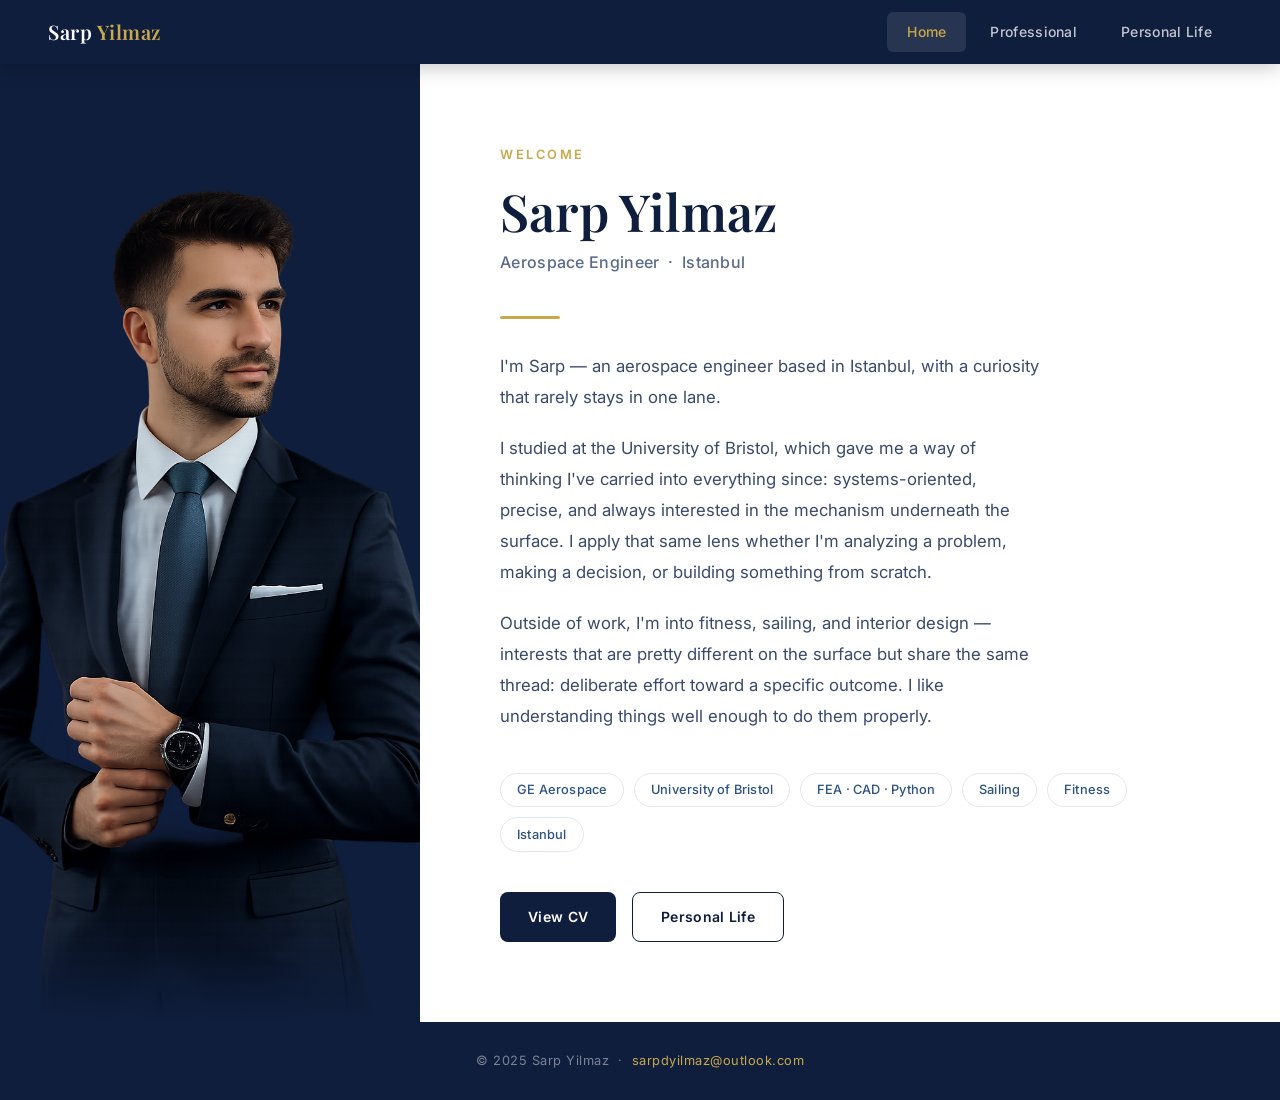
==== index.html @ b27c80d8 "Initial site — home, CV, and personal life pages Three-page personal website with navy/gold design, " ====
<!DOCTYPE html>
<html lang="en">
<head>
  <meta charset="UTF-8" />
  <meta name="viewport" content="width=device-width, initial-scale=1.0" />
  <title>Sarp Yilmaz</title>
  <link rel="stylesheet" href="css/style.css" />
</head>
<body>

  <nav>
    <a class="nav-logo" href="index.html">Sarp <span>Yilmaz</span></a>
    <ul class="nav-links">
      <li><a href="index.html" class="active">Home</a></li>
      <li><a href="professional.html">Professional</a></li>
      <li><a href="personal.html">Personal Life</a></li>
    </ul>
  </nav>

  <main class="page">
    <section class="home-hero">

      <div class="home-photo-col">
        <img src="assets/photo.png" alt="Sarp Yilmaz" />
        <div class="photo-overlay"></div>
      </div>

      <div class="home-content-col">
        <p class="home-greeting">Welcome</p>
        <h1 class="home-name">Sarp Yilmaz</h1>
        <p class="home-title">Aerospace Engineer &nbsp;·&nbsp; Istanbul</p>
        <div class="divider"></div>

        <div class="home-about">
          <p>I'm Sarp — an aerospace engineer based in Istanbul, with a curiosity that rarely stays in one lane.</p>
          <p>I studied at the University of Bristol, which gave me a way of thinking I've carried into everything since: systems-oriented, precise, and always interested in the mechanism underneath the surface. I apply that same lens whether I'm analyzing a problem, making a decision, or building something from scratch.</p>
          <p>Outside of work, I'm into fitness, sailing, and interior design — interests that are pretty different on the surface but share the same thread: deliberate effort toward a specific outcome. I like understanding things well enough to do them properly.</p>
        </div>

        <div class="home-tags">
          <span class="tag">GE Aerospace</span>
          <span class="tag">University of Bristol</span>
          <span class="tag">FEA · CAD · Python</span>
          <span class="tag">Sailing</span>
          <span class="tag">Fitness</span>
          <span class="tag">Istanbul</span>
        </div>

        <div class="home-cta">
          <a href="professional.html" class="btn btn-primary">View CV</a>
          <a href="personal.html" class="btn btn-outline">Personal Life</a>
        </div>
      </div>

    </section>
  </main>

  <footer>
    &copy; 2025 Sarp Yilmaz &nbsp;·&nbsp; <a href="mailto:sarpdyilmaz@outlook.com">sarpdyilmaz@outlook.com</a>
  </footer>

</body>
</html>
---- css/style.css ----
@import url('https://fonts.googleapis.com/css2?family=Inter:wght@300;400;500;600;700&family=Playfair+Display:wght@400;600&display=swap');

*, *::before, *::after { box-sizing: border-box; margin: 0; padding: 0; }

:root {
  --navy: #0f1e3d;
  --navy-light: #1a3260;
  --accent: #2c5282;
  --gold: #c9a84c;
  --text: #1a1a2e;
  --text-muted: #5a6a8a;
  --bg: #f8f9fc;
  --white: #ffffff;
  --border: #e2e8f0;
  --card: #ffffff;
}

html { scroll-behavior: smooth; }

body {
  font-family: 'Inter', sans-serif;
  background: var(--bg);
  color: var(--text);
  line-height: 1.7;
  min-height: 100vh;
}

/* ── NAV ── */
nav {
  position: fixed;
  top: 0;
  left: 0;
  right: 0;
  z-index: 100;
  background: var(--navy);
  display: flex;
  align-items: center;
  justify-content: space-between;
  padding: 0 3rem;
  height: 64px;
  box-shadow: 0 2px 20px rgba(0,0,0,0.25);
}

.nav-logo {
  font-family: 'Playfair Display', serif;
  font-size: 1.25rem;
  font-weight: 600;
  color: var(--white);
  text-decoration: none;
  letter-spacing: 0.5px;
}

.nav-logo span { color: var(--gold); }

.nav-links {
  display: flex;
  gap: 0.25rem;
  list-style: none;
}

.nav-links a {
  display: block;
  padding: 0.5rem 1.25rem;
  color: rgba(255,255,255,0.75);
  text-decoration: none;
  font-size: 0.875rem;
  font-weight: 500;
  letter-spacing: 0.3px;
  border-radius: 6px;
  transition: all 0.2s;
}

.nav-links a:hover,
.nav-links a.active {
  color: var(--white);
  background: rgba(255,255,255,0.1);
}

.nav-links a.active {
  color: var(--gold);
}

/* ── PAGE WRAPPER ── */
.page {
  padding-top: 64px;
  min-height: 100vh;
}

/* ── HOME ── */
.home-hero {
  display: grid;
  grid-template-columns: 420px 1fr;
  min-height: calc(100vh - 64px);
  align-items: stretch;
}

.home-photo-col {
  position: relative;
  background: var(--navy);
  display: flex;
  align-items: flex-end;
  justify-content: center;
  overflow: hidden;
}

.home-photo-col img {
  width: 100%;
  height: 100%;
  object-fit: cover;
  object-position: top center;
  display: block;
}

.home-photo-col .photo-overlay {
  position: absolute;
  bottom: 0;
  left: 0;
  right: 0;
  height: 120px;
  background: linear-gradient(to top, var(--navy), transparent);
}

.home-content-col {
  display: flex;
  flex-direction: column;
  justify-content: center;
  padding: 5rem 5rem 5rem 5rem;
  background: var(--white);
}

.home-greeting {
  font-size: 0.8rem;
  font-weight: 600;
  letter-spacing: 2.5px;
  text-transform: uppercase;
  color: var(--gold);
  margin-bottom: 1rem;
}

.home-name {
  font-family: 'Playfair Display', serif;
  font-size: clamp(2.5rem, 4vw, 3.5rem);
  font-weight: 600;
  color: var(--navy);
  line-height: 1.15;
  margin-bottom: 0.5rem;
}

.home-title {
  font-size: 1rem;
  font-weight: 500;
  color: var(--text-muted);
  margin-bottom: 2.5rem;
  letter-spacing: 0.3px;
}

.divider {
  width: 60px;
  height: 3px;
  background: var(--gold);
  border-radius: 2px;
  margin-bottom: 2rem;
}

.home-about {
  font-size: 1.05rem;
  color: #3a4a6a;
  line-height: 1.85;
  max-width: 540px;
}

.home-about p + p { margin-top: 1.25rem; }

.home-tags {
  display: flex;
  flex-wrap: wrap;
  gap: 0.6rem;
  margin-top: 2.5rem;
}

.tag {
  padding: 0.35rem 1rem;
  border: 1.5px solid var(--border);
  border-radius: 20px;
  font-size: 0.8rem;
  font-weight: 500;
  color: var(--accent);
  letter-spacing: 0.2px;
}

.home-cta {
  display: flex;
  gap: 1rem;
  margin-top: 2.5rem;
}

.btn {
  display: inline-flex;
  align-items: center;
  gap: 0.5rem;
  padding: 0.75rem 1.75rem;
  border-radius: 8px;
  font-size: 0.875rem;
  font-weight: 600;
  text-decoration: none;
  letter-spacing: 0.3px;
  transition: all 0.2s;
}

.btn-primary {
  background: var(--navy);
  color: var(--white);
}

.btn-primary:hover {
  background: var(--navy-light);
  transform: translateY(-1px);
  box-shadow: 0 4px 16px rgba(15,30,61,0.25);
}

.btn-outline {
  border: 1.5px solid var(--navy);
  color: var(--navy);
  background: transparent;
}

.btn-outline:hover {
  background: var(--navy);
  color: var(--white);
}

/* ── PROFESSIONAL CV ── */
.cv-page {
  max-width: 960px;
  margin: 0 auto;
  padding: 4rem 2rem;
}

.cv-header {
  background: var(--navy);
  color: var(--white);
  padding: 3rem 4rem;
  border-radius: 16px;
  margin-bottom: 2.5rem;
  display: flex;
  justify-content: space-between;
  align-items: flex-start;
  gap: 2rem;
}

.cv-header-name {
  font-family: 'Playfair Display', serif;
  font-size: 2.75rem;
  font-weight: 600;
  line-height: 1.1;
  margin-bottom: 0.4rem;
}

.cv-header-role {
  color: var(--gold);
  font-size: 0.95rem;
  font-weight: 500;
  letter-spacing: 0.5px;
}

.cv-contact {
  text-align: right;
  display: flex;
  flex-direction: column;
  gap: 0.4rem;
  margin-top: 0.25rem;
}

.cv-contact a {
  color: rgba(255,255,255,0.75);
  text-decoration: none;
  font-size: 0.875rem;
  transition: color 0.2s;
}

.cv-contact a:hover { color: var(--gold); }

.cv-summary {
  background: var(--white);
  border-left: 4px solid var(--gold);
  padding: 1.5rem 2rem;
  border-radius: 0 12px 12px 0;
  margin-bottom: 2.5rem;
  font-size: 0.95rem;
  color: #3a4a6a;
  line-height: 1.8;
  box-shadow: 0 2px 12px rgba(0,0,0,0.06);
}

.cv-section {
  margin-bottom: 2rem;
}

.cv-section-title {
  font-size: 0.7rem;
  font-weight: 700;
  letter-spacing: 3px;
  text-transform: uppercase;
  color: var(--accent);
  margin-bottom: 1rem;
  padding-bottom: 0.5rem;
  border-bottom: 2px solid var(--border);
}

.cv-card {
  background: var(--white);
  border-radius: 12px;
  padding: 1.75rem 2rem;
  margin-bottom: 1rem;
  box-shadow: 0 2px 12px rgba(0,0,0,0.05);
  border: 1px solid var(--border);
}

.cv-card-header {
  display: flex;
  justify-content: space-between;
  align-items: flex-start;
  margin-bottom: 0.25rem;
}

.cv-card-company {
  font-size: 1.05rem;
  font-weight: 700;
  color: var(--navy);
}

.cv-card-date {
  font-size: 0.8rem;
  font-weight: 600;
  color: var(--gold);
  background: rgba(201,168,76,0.1);
  padding: 0.25rem 0.75rem;
  border-radius: 20px;
  white-space: nowrap;
}

.cv-card-role {
  font-size: 0.875rem;
  font-weight: 500;
  color: var(--text-muted);
  margin-bottom: 0.1rem;
  font-style: italic;
}

.cv-card-location {
  font-size: 0.8rem;
  color: var(--text-muted);
  margin-bottom: 1rem;
}

.cv-card ul {
  padding-left: 1.25rem;
  display: flex;
  flex-direction: column;
  gap: 0.65rem;
}

.cv-card li {
  font-size: 0.9rem;
  color: #3a4a6a;
  line-height: 1.65;
}

.cv-skills-grid {
  display: grid;
  grid-template-columns: repeat(2, 1fr);
  gap: 1rem;
}

.cv-skill-card {
  background: var(--white);
  border-radius: 12px;
  padding: 1.25rem 1.5rem;
  box-shadow: 0 2px 12px rgba(0,0,0,0.05);
  border: 1px solid var(--border);
}

.cv-skill-label {
  font-size: 0.7rem;
  font-weight: 700;
  letter-spacing: 1.5px;
  text-transform: uppercase;
  color: var(--gold);
  margin-bottom: 0.5rem;
}

.cv-skill-text {
  font-size: 0.875rem;
  color: #3a4a6a;
  line-height: 1.6;
}

/* ── PERSONAL ── */
.personal-page {
  max-width: 1100px;
  margin: 0 auto;
  padding: 4rem 2rem;
}

.personal-hero {
  display: grid;
  grid-template-columns: 1fr 1fr;
  gap: 3rem;
  align-items: start;
  margin-bottom: 4rem;
}

.personal-text {
  padding-top: 1rem;
}

.personal-section-label {
  font-size: 0.7rem;
  font-weight: 700;
  letter-spacing: 3px;
  text-transform: uppercase;
  color: var(--gold);
  margin-bottom: 1rem;
}

.personal-heading {
  font-family: 'Playfair Display', serif;
  font-size: 2.25rem;
  color: var(--navy);
  line-height: 1.25;
  margin-bottom: 1.5rem;
}

.personal-body {
  font-size: 1rem;
  color: #3a4a6a;
  line-height: 1.85;
}

.personal-body p + p { margin-top: 1.1rem; }

.collage-grid {
  display: grid;
  grid-template-columns: repeat(2, 1fr);
  grid-template-rows: repeat(3, 180px);
  gap: 0.75rem;
  border-radius: 16px;
  overflow: hidden;
}

.collage-slot {
  background: linear-gradient(135deg, var(--navy) 0%, var(--accent) 100%);
  border-radius: 8px;
  display: flex;
  align-items: center;
  justify-content: center;
  font-size: 0.75rem;
  font-weight: 500;
  color: rgba(255,255,255,0.4);
  letter-spacing: 1px;
  text-transform: uppercase;
  overflow: hidden;
  position: relative;
}

.collage-slot img {
  width: 100%;
  height: 100%;
  object-fit: cover;
  display: block;
}

.collage-slot:first-child {
  grid-row: span 2;
}

.collage-slot:nth-child(5) {
  grid-column: span 2;
}

.personal-traits {
  display: flex;
  flex-wrap: wrap;
  gap: 0.6rem;
  margin-top: 2rem;
}

/* ── FOOTER ── */
footer {
  background: var(--navy);
  color: rgba(255,255,255,0.45);
  text-align: center;
  padding: 1.75rem;
  font-size: 0.8rem;
  letter-spacing: 0.5px;
}

footer a {
  color: var(--gold);
  text-decoration: none;
}

/* ── RESPONSIVE ── */
@media (max-width: 900px) {
  .home-hero { grid-template-columns: 1fr; }
  .home-photo-col { height: 55vh; }
  .home-content-col { padding: 3rem 2rem; }
  .cv-header { flex-direction: column; }
  .cv-contact { text-align: left; }
  .cv-skills-grid { grid-template-columns: 1fr; }
  .personal-hero { grid-template-columns: 1fr; }
  nav { padding: 0 1.5rem; }
  .nav-links a { padding: 0.5rem 0.75rem; font-size: 0.8rem; }
}
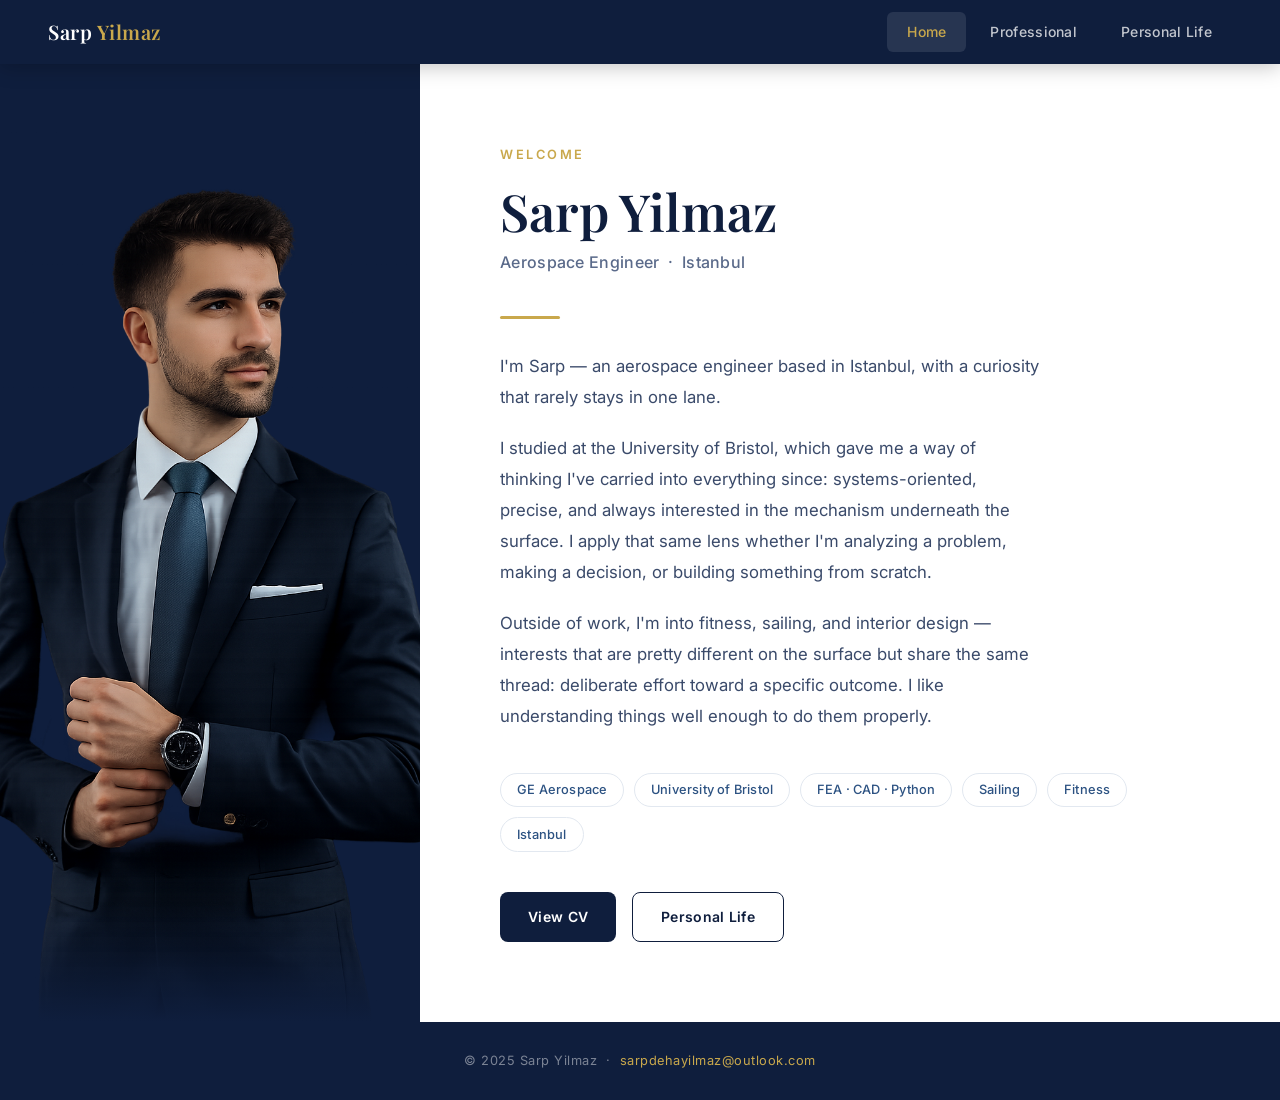
==== commit 9cb1a04b: "Fix contact details, personal life photos, remove unused assets - Update email to sarpdehayilmaz@out" ====
--- a/index.html
+++ b/index.html
@@ -56,7 +56,7 @@
   </main>
 
   <footer>
-    &copy; 2025 Sarp Yilmaz &nbsp;·&nbsp; <a href="mailto:sarpdyilmaz@outlook.com">sarpdyilmaz@outlook.com</a>
+    &copy; 2025 Sarp Yilmaz &nbsp;·&nbsp; <a href="mailto:sarpdehayilmaz@outlook.com">sarpdehayilmaz@outlook.com</a>
   </footer>
 
 </body>
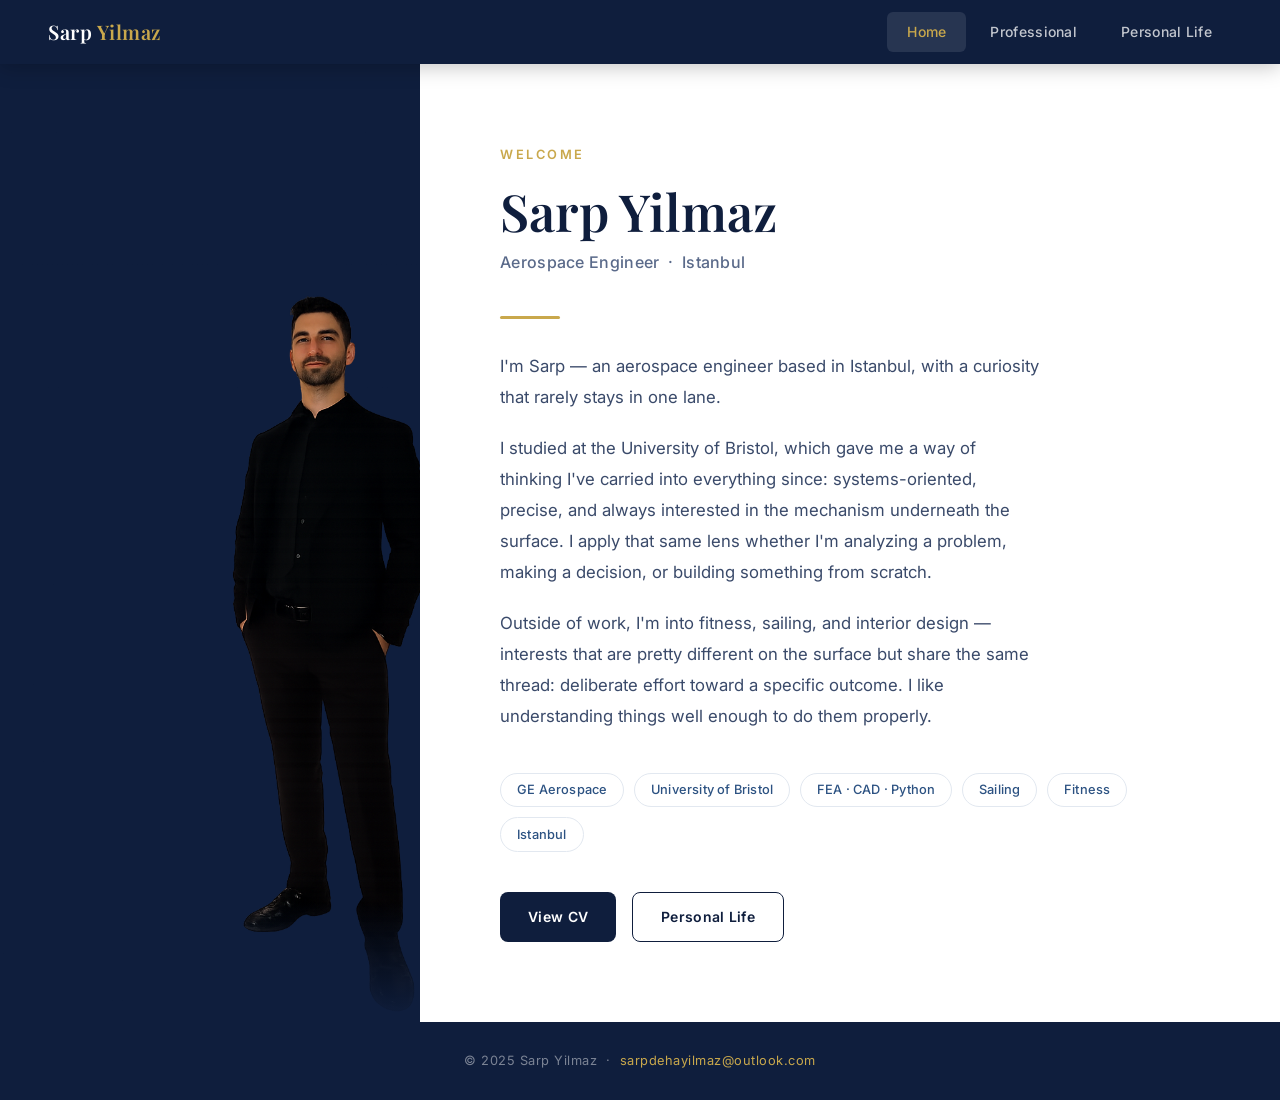
==== commit 8ae3bc3c: "Switch home page photo to sarp_main, crop from knees up Co-Authored-By: Claude Sonnet 4.6 <noreply@a" ====
--- a/index.html
+++ b/index.html
@@ -21,7 +21,7 @@
     <section class="home-hero">
 
       <div class="home-photo-col">
-        <img src="assets/photo.png" alt="Sarp Yilmaz" />
+        <img src="assets/sarp_main.png" alt="Sarp Yilmaz" />
         <div class="photo-overlay"></div>
       </div>
 
--- a/css/style.css
+++ b/css/style.css
@@ -107,7 +107,7 @@
   width: 100%;
   height: 100%;
   object-fit: cover;
-  object-position: top center;
+  object-position: center 10%;
   display: block;
 }
 
@@ -442,25 +442,14 @@
 .collage-grid {
   display: grid;
   grid-template-columns: repeat(2, 1fr);
-  grid-template-rows: repeat(3, 180px);
+  grid-template-rows: repeat(3, 170px) 200px;
   gap: 0.75rem;
-  border-radius: 16px;
-  overflow: hidden;
 }
 
 .collage-slot {
   background: linear-gradient(135deg, var(--navy) 0%, var(--accent) 100%);
   border-radius: 8px;
-  display: flex;
-  align-items: center;
-  justify-content: center;
-  font-size: 0.75rem;
-  font-weight: 500;
-  color: rgba(255,255,255,0.4);
-  letter-spacing: 1px;
-  text-transform: uppercase;
   overflow: hidden;
-  position: relative;
 }
 
 .collage-slot img {
@@ -470,12 +459,29 @@
   display: block;
 }
 
-.collage-slot:first-child {
-  grid-row: span 2;
-}
-
-.collage-slot:nth-child(5) {
-  grid-column: span 2;
+/* Japan: col 1, rows 1-3 */
+.collage-hero {
+  grid-column: 1;
+  grid-row: 1 / 4;
+}
+
+/* Sri Lanka: col 2, row 1 */
+.collage-slot:nth-child(2) { grid-column: 2; grid-row: 1; }
+
+/* Taj Mahal: col 2, row 2 */
+.collage-slot:nth-child(3) { grid-column: 2; grid-row: 2; }
+
+/* Brazil: col 2, row 3 */
+.collage-slot:nth-child(4) { grid-column: 2; grid-row: 3; }
+
+/* Snowboarding: full width, row 4 */
+.collage-wide {
+  grid-column: 1 / -1;
+  grid-row: 4;
+}
+
+.collage-wide img {
+  object-position: center 40%;
 }
 
 .personal-traits {
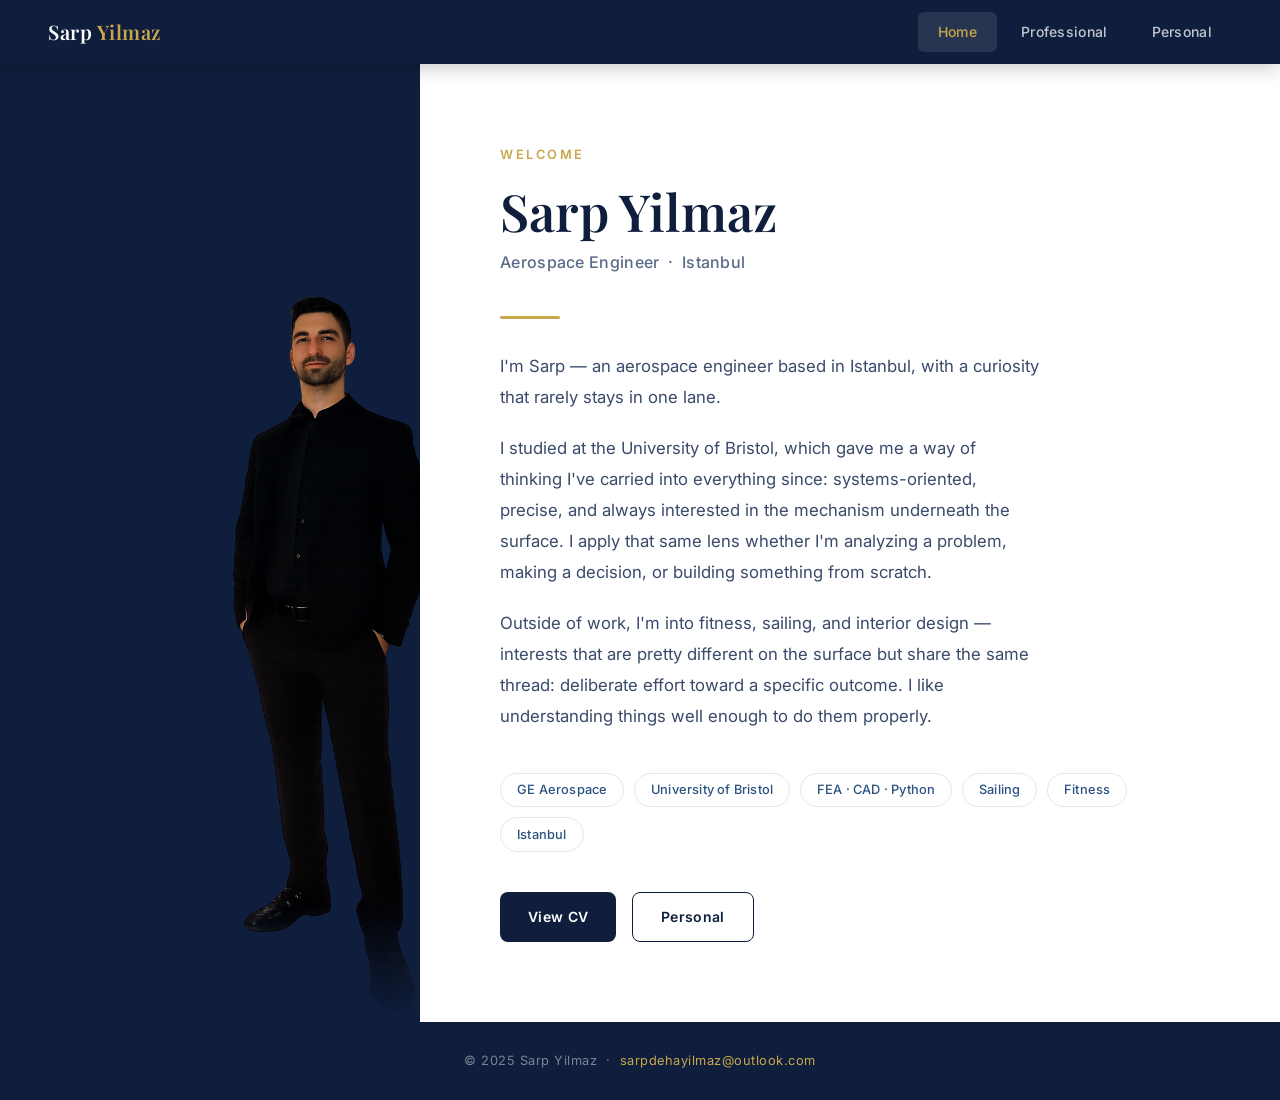
==== commit 2dadc88c: "Rename Personal Life to Personal, add clean URLs, fix mobile nav wrapping - Rename "Personal Life" t" ====
--- a/index.html
+++ b/index.html
@@ -2,62 +2,10 @@
 <html lang="en">
 <head>
   <meta charset="UTF-8" />
-  <meta name="viewport" content="width=device-width, initial-scale=1.0" />
+  <meta http-equiv="refresh" content="0; url=/home" />
   <title>Sarp Yilmaz</title>
-  <link rel="stylesheet" href="css/style.css" />
 </head>
 <body>
-
-  <nav>
-    <a class="nav-logo" href="index.html">Sarp <span>Yilmaz</span></a>
-    <ul class="nav-links">
-      <li><a href="index.html" class="active">Home</a></li>
-      <li><a href="professional.html">Professional</a></li>
-      <li><a href="personal.html">Personal Life</a></li>
-    </ul>
-  </nav>
-
-  <main class="page">
-    <section class="home-hero">
-
-      <div class="home-photo-col">
-        <img src="assets/sarp_main.png" alt="Sarp Yilmaz" />
-        <div class="photo-overlay"></div>
-      </div>
-
-      <div class="home-content-col">
-        <p class="home-greeting">Welcome</p>
-        <h1 class="home-name">Sarp Yilmaz</h1>
-        <p class="home-title">Aerospace Engineer &nbsp;·&nbsp; Istanbul</p>
-        <div class="divider"></div>
-
-        <div class="home-about">
-          <p>I'm Sarp — an aerospace engineer based in Istanbul, with a curiosity that rarely stays in one lane.</p>
-          <p>I studied at the University of Bristol, which gave me a way of thinking I've carried into everything since: systems-oriented, precise, and always interested in the mechanism underneath the surface. I apply that same lens whether I'm analyzing a problem, making a decision, or building something from scratch.</p>
-          <p>Outside of work, I'm into fitness, sailing, and interior design — interests that are pretty different on the surface but share the same thread: deliberate effort toward a specific outcome. I like understanding things well enough to do them properly.</p>
-        </div>
-
-        <div class="home-tags">
-          <span class="tag">GE Aerospace</span>
-          <span class="tag">University of Bristol</span>
-          <span class="tag">FEA · CAD · Python</span>
-          <span class="tag">Sailing</span>
-          <span class="tag">Fitness</span>
-          <span class="tag">Istanbul</span>
-        </div>
-
-        <div class="home-cta">
-          <a href="professional.html" class="btn btn-primary">View CV</a>
-          <a href="personal.html" class="btn btn-outline">Personal Life</a>
-        </div>
-      </div>
-
-    </section>
-  </main>
-
-  <footer>
-    &copy; 2025 Sarp Yilmaz &nbsp;·&nbsp; <a href="mailto:sarpdehayilmaz@outlook.com">sarpdehayilmaz@outlook.com</a>
-  </footer>
-
+  <a href="/home">Redirecting…</a>
 </body>
 </html>
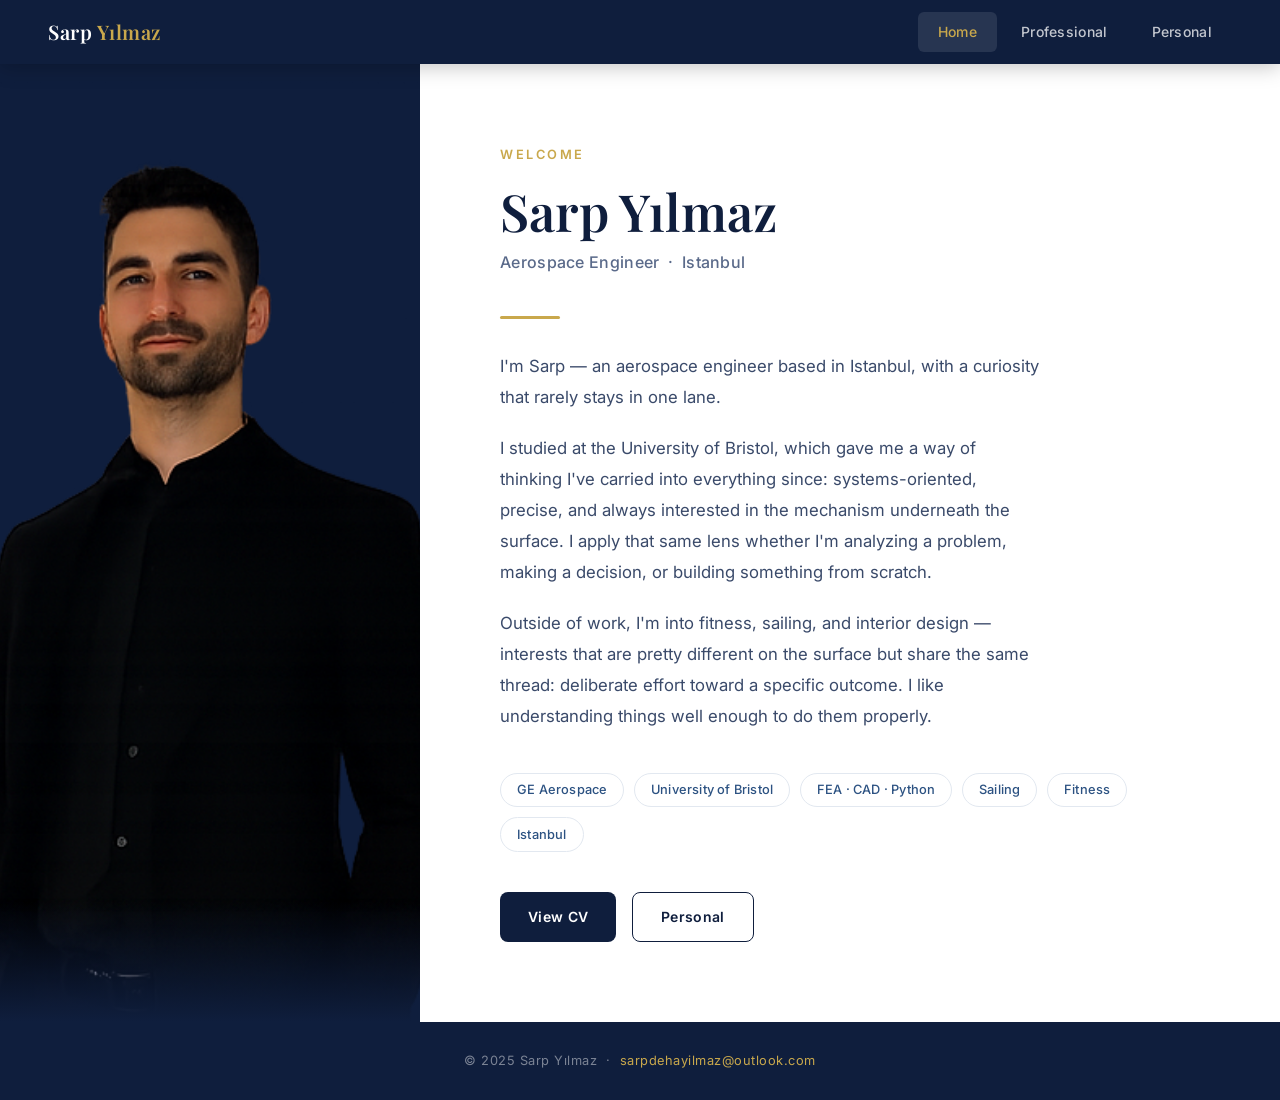
==== commit 0839ad44: "Tighten mobile nav spacing and use Turkish ı in surname Mobile: halve the gap between nav tabs and g" ====
--- a/index.html
+++ b/index.html
@@ -2,10 +2,65 @@
 <html lang="en">
 <head>
   <meta charset="UTF-8" />
-  <meta http-equiv="refresh" content="0; url=/home" />
-  <title>Sarp Yilmaz</title>
+  <meta name="viewport" content="width=device-width, initial-scale=1.0" />
+  <title>Sarp Yılmaz</title>
+  <link rel="stylesheet" href="css/style.css" />
 </head>
 <body>
-  <a href="/home">Redirecting…</a>
+
+  <nav>
+    <a class="nav-logo" href="/">Sarp <span>Yılmaz</span></a>
+    <ul class="nav-links">
+      <li><a href="/" class="active">Home</a></li>
+      <li><a href="/professional">Professional</a></li>
+      <li><a href="/personal">Personal</a></li>
+    </ul>
+  </nav>
+
+  <main class="page">
+    <section class="home-hero">
+
+      <div class="home-photo-col">
+        <picture>
+          <source media="(max-width: 900px)" srcset="assets/sarp_upper.png" />
+          <img src="assets/sarp_main.png" alt="Sarp Yılmaz" />
+        </picture>
+        <div class="photo-overlay"></div>
+      </div>
+
+      <div class="home-content-col">
+        <p class="home-greeting">Welcome</p>
+        <h1 class="home-name">Sarp Yılmaz</h1>
+        <p class="home-title">Aerospace Engineer &nbsp;·&nbsp; Istanbul</p>
+        <div class="divider"></div>
+
+        <div class="home-about">
+          <p>I'm Sarp — an aerospace engineer based in Istanbul, with a curiosity that rarely stays in one lane.</p>
+          <p>I studied at the University of Bristol, which gave me a way of thinking I've carried into everything since: systems-oriented, precise, and always interested in the mechanism underneath the surface. I apply that same lens whether I'm analyzing a problem, making a decision, or building something from scratch.</p>
+          <p>Outside of work, I'm into fitness, sailing, and interior design — interests that are pretty different on the surface but share the same thread: deliberate effort toward a specific outcome. I like understanding things well enough to do them properly.</p>
+        </div>
+
+        <div class="home-tags">
+          <span class="tag">GE Aerospace</span>
+          <span class="tag">University of Bristol</span>
+          <span class="tag">FEA · CAD · Python</span>
+          <span class="tag">Sailing</span>
+          <span class="tag">Fitness</span>
+          <span class="tag">Istanbul</span>
+        </div>
+
+        <div class="home-cta">
+          <a href="/professional" class="btn btn-primary">View CV</a>
+          <a href="/personal" class="btn btn-outline">Personal</a>
+        </div>
+      </div>
+
+    </section>
+  </main>
+
+  <footer>
+    &copy; 2025 Sarp Yılmaz &nbsp;·&nbsp; <a href="mailto:sarpdehayilmaz@outlook.com">sarpdehayilmaz@outlook.com</a>
+  </footer>
+
 </body>
 </html>
--- a/css/style.css
+++ b/css/style.css
@@ -0,0 +1,527 @@
+@import url('https://fonts.googleapis.com/css2?family=Inter:wght@300;400;500;600;700&family=Playfair+Display:wght@400;600&display=swap');
+
+*, *::before, *::after { box-sizing: border-box; margin: 0; padding: 0; }
+
+:root {
+  --navy: #0f1e3d;
+  --navy-light: #1a3260;
+  --accent: #2c5282;
+  --gold: #c9a84c;
+  --text: #1a1a2e;
+  --text-muted: #5a6a8a;
+  --bg: #f8f9fc;
+  --white: #ffffff;
+  --border: #e2e8f0;
+  --card: #ffffff;
+}
+
+html { scroll-behavior: smooth; }
+
+body {
+  font-family: 'Inter', sans-serif;
+  background: var(--bg);
+  color: var(--text);
+  line-height: 1.7;
+  min-height: 100vh;
+}
+
+/* ── NAV ── */
+nav {
+  position: fixed;
+  top: 0;
+  left: 0;
+  right: 0;
+  z-index: 100;
+  background: var(--navy);
+  display: flex;
+  align-items: center;
+  justify-content: space-between;
+  padding: 0 3rem;
+  height: 64px;
+  box-shadow: 0 2px 20px rgba(0,0,0,0.25);
+}
+
+.nav-logo {
+  font-family: 'Playfair Display', serif;
+  font-size: 1.25rem;
+  font-weight: 600;
+  color: var(--white);
+  text-decoration: none;
+  letter-spacing: 0.5px;
+  white-space: nowrap;
+}
+
+.nav-logo span { color: var(--gold); }
+
+.nav-links {
+  display: flex;
+  gap: 0.25rem;
+  list-style: none;
+}
+
+.nav-links a {
+  display: block;
+  padding: 0.5rem 1.25rem;
+  color: rgba(255,255,255,0.75);
+  text-decoration: none;
+  font-size: 0.875rem;
+  font-weight: 500;
+  letter-spacing: 0.3px;
+  border-radius: 6px;
+  transition: all 0.2s;
+  white-space: nowrap;
+}
+
+.nav-links a:hover,
+.nav-links a.active {
+  color: var(--white);
+  background: rgba(255,255,255,0.1);
+}
+
+.nav-links a.active {
+  color: var(--gold);
+}
+
+/* ── PAGE WRAPPER ── */
+.page {
+  padding-top: 64px;
+  min-height: 100vh;
+}
+
+/* ── HOME ── */
+.home-hero {
+  display: grid;
+  grid-template-columns: 420px 1fr;
+  min-height: calc(100vh - 64px);
+  align-items: stretch;
+}
+
+.home-photo-col {
+  position: relative;
+  background: var(--navy);
+  display: flex;
+  align-items: flex-end;
+  justify-content: center;
+  overflow: hidden;
+}
+
+.home-photo-col picture { display: contents; }
+
+.home-photo-col img {
+  width: 100%;
+  height: 100%;
+  object-fit: cover;
+  object-position: center 10%;
+  display: block;
+}
+
+.home-photo-col .photo-overlay {
+  position: absolute;
+  bottom: 0;
+  left: 0;
+  right: 0;
+  height: 120px;
+  background: linear-gradient(to top, var(--navy), transparent);
+}
+
+.home-content-col {
+  display: flex;
+  flex-direction: column;
+  justify-content: center;
+  padding: 5rem 5rem 5rem 5rem;
+  background: var(--white);
+}
+
+.home-greeting {
+  font-size: 0.8rem;
+  font-weight: 600;
+  letter-spacing: 2.5px;
+  text-transform: uppercase;
+  color: var(--gold);
+  margin-bottom: 1rem;
+}
+
+.home-name {
+  font-family: 'Playfair Display', serif;
+  font-size: clamp(2.5rem, 4vw, 3.5rem);
+  font-weight: 600;
+  color: var(--navy);
+  line-height: 1.15;
+  margin-bottom: 0.5rem;
+}
+
+.home-title {
+  font-size: 1rem;
+  font-weight: 500;
+  color: var(--text-muted);
+  margin-bottom: 2.5rem;
+  letter-spacing: 0.3px;
+}
+
+.divider {
+  width: 60px;
+  height: 3px;
+  background: var(--gold);
+  border-radius: 2px;
+  margin-bottom: 2rem;
+}
+
+.home-about {
+  font-size: 1.05rem;
+  color: #3a4a6a;
+  line-height: 1.85;
+  max-width: 540px;
+}
+
+.home-about p + p { margin-top: 1.25rem; }
+
+.home-tags {
+  display: flex;
+  flex-wrap: wrap;
+  gap: 0.6rem;
+  margin-top: 2.5rem;
+}
+
+.tag {
+  padding: 0.35rem 1rem;
+  border: 1.5px solid var(--border);
+  border-radius: 20px;
+  font-size: 0.8rem;
+  font-weight: 500;
+  color: var(--accent);
+  letter-spacing: 0.2px;
+}
+
+.home-cta {
+  display: flex;
+  gap: 1rem;
+  margin-top: 2.5rem;
+}
+
+.btn {
+  display: inline-flex;
+  align-items: center;
+  gap: 0.5rem;
+  padding: 0.75rem 1.75rem;
+  border-radius: 8px;
+  font-size: 0.875rem;
+  font-weight: 600;
+  text-decoration: none;
+  letter-spacing: 0.3px;
+  transition: all 0.2s;
+}
+
+.btn-primary {
+  background: var(--navy);
+  color: var(--white);
+}
+
+.btn-primary:hover {
+  background: var(--navy-light);
+  transform: translateY(-1px);
+  box-shadow: 0 4px 16px rgba(15,30,61,0.25);
+}
+
+.btn-outline {
+  border: 1.5px solid var(--navy);
+  color: var(--navy);
+  background: transparent;
+}
+
+.btn-outline:hover {
+  background: var(--navy);
+  color: var(--white);
+}
+
+/* ── PROFESSIONAL CV ── */
+.cv-page {
+  max-width: 960px;
+  margin: 0 auto;
+  padding: 4rem 2rem;
+}
+
+.cv-header {
+  background: var(--navy);
+  color: var(--white);
+  padding: 3rem 4rem;
+  border-radius: 16px;
+  margin-bottom: 2.5rem;
+  display: flex;
+  justify-content: space-between;
+  align-items: flex-start;
+  gap: 2rem;
+}
+
+.cv-header-name {
+  font-family: 'Playfair Display', serif;
+  font-size: 2.75rem;
+  font-weight: 600;
+  line-height: 1.1;
+  margin-bottom: 0.4rem;
+}
+
+.cv-header-role {
+  color: var(--gold);
+  font-size: 0.95rem;
+  font-weight: 500;
+  letter-spacing: 0.5px;
+}
+
+.cv-contact {
+  text-align: right;
+  display: flex;
+  flex-direction: column;
+  gap: 0.4rem;
+  margin-top: 0.25rem;
+}
+
+.cv-contact a {
+  color: rgba(255,255,255,0.75);
+  text-decoration: none;
+  font-size: 0.875rem;
+  transition: color 0.2s;
+}
+
+.cv-contact a:hover { color: var(--gold); }
+
+.cv-summary {
+  background: var(--white);
+  border-left: 4px solid var(--gold);
+  padding: 1.5rem 2rem;
+  border-radius: 0 12px 12px 0;
+  margin-bottom: 2.5rem;
+  font-size: 0.95rem;
+  color: #3a4a6a;
+  line-height: 1.8;
+  box-shadow: 0 2px 12px rgba(0,0,0,0.06);
+}
+
+.cv-section {
+  margin-bottom: 2rem;
+}
+
+.cv-section-title {
+  font-size: 0.7rem;
+  font-weight: 700;
+  letter-spacing: 3px;
+  text-transform: uppercase;
+  color: var(--accent);
+  margin-bottom: 1rem;
+  padding-bottom: 0.5rem;
+  border-bottom: 2px solid var(--border);
+}
+
+.cv-card {
+  background: var(--white);
+  border-radius: 12px;
+  padding: 1.75rem 2rem;
+  margin-bottom: 1rem;
+  box-shadow: 0 2px 12px rgba(0,0,0,0.05);
+  border: 1px solid var(--border);
+}
+
+.cv-card-header {
+  display: flex;
+  justify-content: space-between;
+  align-items: flex-start;
+  margin-bottom: 0.25rem;
+}
+
+.cv-card-company {
+  font-size: 1.05rem;
+  font-weight: 700;
+  color: var(--navy);
+}
+
+.cv-card-date {
+  font-size: 0.8rem;
+  font-weight: 600;
+  color: var(--gold);
+  background: rgba(201,168,76,0.1);
+  padding: 0.25rem 0.75rem;
+  border-radius: 20px;
+  white-space: nowrap;
+}
+
+.cv-card-role {
+  font-size: 0.875rem;
+  font-weight: 500;
+  color: var(--text-muted);
+  margin-bottom: 0.1rem;
+  font-style: italic;
+}
+
+.cv-card-location {
+  font-size: 0.8rem;
+  color: var(--text-muted);
+  margin-bottom: 1rem;
+}
+
+.cv-card ul {
+  padding-left: 1.25rem;
+  display: flex;
+  flex-direction: column;
+  gap: 0.65rem;
+}
+
+.cv-card li {
+  font-size: 0.9rem;
+  color: #3a4a6a;
+  line-height: 1.65;
+}
+
+.cv-skills-grid {
+  display: grid;
+  grid-template-columns: repeat(2, 1fr);
+  gap: 1rem;
+}
+
+.cv-skill-card {
+  background: var(--white);
+  border-radius: 12px;
+  padding: 1.25rem 1.5rem;
+  box-shadow: 0 2px 12px rgba(0,0,0,0.05);
+  border: 1px solid var(--border);
+}
+
+.cv-skill-label {
+  font-size: 0.7rem;
+  font-weight: 700;
+  letter-spacing: 1.5px;
+  text-transform: uppercase;
+  color: var(--gold);
+  margin-bottom: 0.5rem;
+}
+
+.cv-skill-text {
+  font-size: 0.875rem;
+  color: #3a4a6a;
+  line-height: 1.6;
+}
+
+/* ── PERSONAL ── */
+.personal-page {
+  max-width: 1100px;
+  margin: 0 auto;
+  padding: 4rem 2rem;
+}
+
+.personal-hero {
+  display: grid;
+  grid-template-columns: 1fr 1fr;
+  gap: 3rem;
+  align-items: start;
+  margin-bottom: 4rem;
+}
+
+.personal-text {
+  padding-top: 1rem;
+}
+
+.personal-section-label {
+  font-size: 0.7rem;
+  font-weight: 700;
+  letter-spacing: 3px;
+  text-transform: uppercase;
+  color: var(--gold);
+  margin-bottom: 1rem;
+}
+
+.personal-heading {
+  font-family: 'Playfair Display', serif;
+  font-size: 2.25rem;
+  color: var(--navy);
+  line-height: 1.25;
+  margin-bottom: 1.5rem;
+}
+
+.personal-body {
+  font-size: 1rem;
+  color: #3a4a6a;
+  line-height: 1.85;
+}
+
+.personal-body p + p { margin-top: 1.1rem; }
+
+.collage-grid {
+  display: grid;
+  grid-template-columns: repeat(2, 1fr);
+  grid-template-rows: repeat(3, 170px) 200px;
+  gap: 0.75rem;
+}
+
+.collage-slot {
+  background: linear-gradient(135deg, var(--navy) 0%, var(--accent) 100%);
+  border-radius: 8px;
+  overflow: hidden;
+}
+
+.collage-slot img {
+  width: 100%;
+  height: 100%;
+  object-fit: cover;
+  display: block;
+}
+
+/* Japan: col 1, rows 1-3 */
+.collage-hero {
+  grid-column: 1;
+  grid-row: 1 / 4;
+}
+
+/* Sri Lanka: col 2, row 1 */
+.collage-slot:nth-child(2) { grid-column: 2; grid-row: 1; }
+
+/* Taj Mahal: col 2, row 2 */
+.collage-slot:nth-child(3) { grid-column: 2; grid-row: 2; }
+
+/* Brazil: col 2, row 3 */
+.collage-slot:nth-child(4) { grid-column: 2; grid-row: 3; }
+
+/* Snowboarding: full width, row 4 */
+.collage-wide {
+  grid-column: 1 / -1;
+  grid-row: 4;
+}
+
+.collage-wide img {
+  object-position: center 40%;
+}
+
+.personal-traits {
+  display: flex;
+  flex-wrap: wrap;
+  gap: 0.6rem;
+  margin-top: 2rem;
+}
+
+/* ── FOOTER ── */
+footer {
+  background: var(--navy);
+  color: rgba(255,255,255,0.45);
+  text-align: center;
+  padding: 1.75rem;
+  font-size: 0.8rem;
+  letter-spacing: 0.5px;
+}
+
+footer a {
+  color: var(--gold);
+  text-decoration: none;
+}
+
+/* ── RESPONSIVE ── */
+@media (max-width: 900px) {
+  .home-hero { grid-template-columns: 1fr; }
+  .home-photo-col { height: 30vh; justify-content: flex-start; align-items: flex-end; }
+  .home-photo-col img { width: auto; height: 80%; object-fit: contain; object-position: left bottom; }
+  .home-photo-col .photo-overlay { height: 50px; }
+  .home-content-col { padding: 3rem 2rem; }
+  .cv-header { flex-direction: column; }
+  .cv-contact { text-align: left; }
+  .cv-skills-grid { grid-template-columns: 1fr; }
+  .personal-hero { grid-template-columns: 1fr; }
+  nav { padding: 0 0.75rem; justify-content: flex-start; gap: 2.25rem; }
+  .nav-links { gap: 0.125rem; }
+  .nav-links a { padding: 0.5rem 0.375rem; font-size: 0.8rem; }
+}
